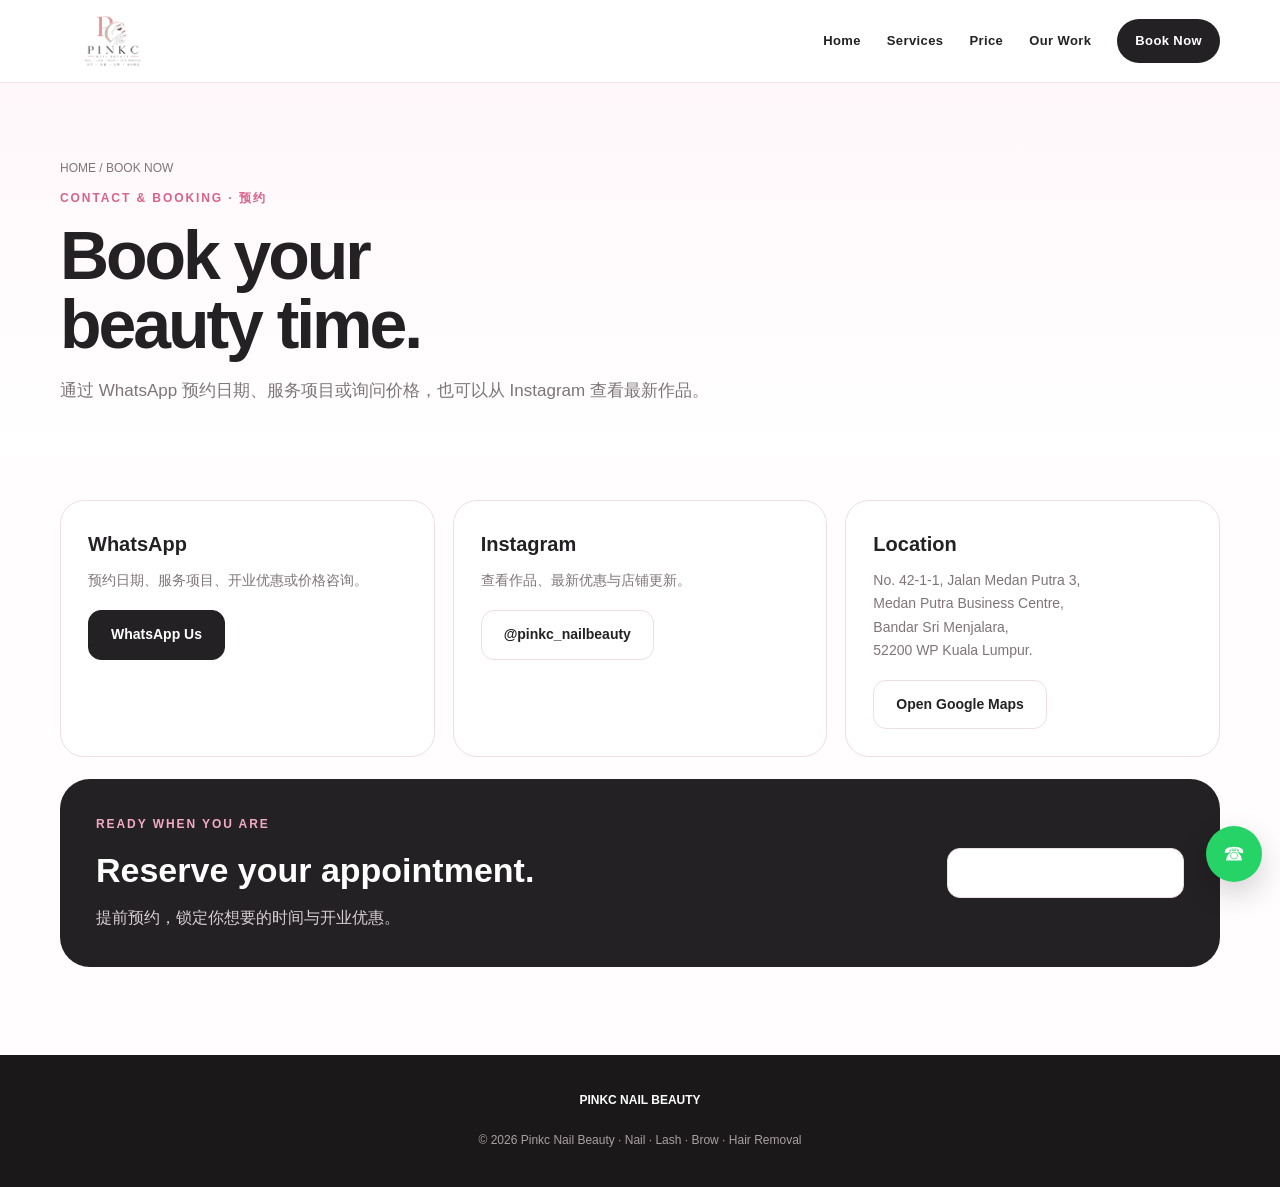
==== contact.html @ 31b26edf "Add files via upload" ====
<!DOCTYPE html>
<html lang="zh-CN">
<head>
<meta charset="UTF-8">
<meta name="viewport" content="width=device-width,initial-scale=1.0">
<meta name="description" content="Pinkc Nail Beauty Kuala Lumpur — Nail, Lash, PMU, Foot Care and Ice Hair Removal.">
<title>Contact & Booking | Pinkc Nail Beauty</title>
<link rel="stylesheet" href="style.css">
</head>
<body>

<header class="site-header">
  <div class="container nav">
    <a class="brand" href="index.html"><img src="logo.png" alt="Pinkc Nail Beauty"></a>
    <button class="menu-btn" aria-label="Open menu">☰</button>
    <nav class="nav-links"><a href="index.html">Home</a><a href="services.html">Services</a><a href="price.html">Price</a><a href="works.html">Our Work</a><a href="contact.html" class="active nav-cta">Book Now</a></nav>
  </div>
</header>

<main>
<section class="inner-hero">
  <div class="container">
    <div class="breadcrumb">HOME / BOOK NOW</div>
    <div class="eyebrow">Contact & Booking · 预约</div>
    <h1 class="page-title">Book your<br>beauty time.</h1>
    <p class="page-intro">通过 WhatsApp 预约日期、服务项目或询问价格，也可以从 Instagram 查看最新作品。</p>
  </div>
</section>
<section style="padding-top:45px">
  <div class="container">
    <div class="contact-grid">
      <div class="contact-card"><h3>WhatsApp</h3><p>预约日期、服务项目、开业优惠或价格咨询。</p><a class="btn btn-dark" href="https://wa.me/60124446450?text=Hi%20Pinkc%20Nail%20Beauty%2C%20I%20would%20like%20to%20make%20an%20appointment." target="_blank">WhatsApp Us</a></div>
      <div class="contact-card"><h3>Instagram</h3><p>查看作品、最新优惠与店铺更新。</p><a class="btn btn-light" href="https://www.instagram.com/pinkc_nailbeauty/" target="_blank">@pinkc_nailbeauty</a></div>
      <div class="contact-card"><h3>Location</h3><p>No. 42-1-1, Jalan Medan Putra 3,<br>Medan Putra Business Centre,<br>Bandar Sri Menjalara,<br>52200 WP Kuala Lumpur.</p><a class="btn btn-light" href="https://www.google.com/maps/search/?api=1&query=No.+42-1-1,+Jalan+Medan+Putra+3,+Medan+Putra+Business+Centre,+Bandar+Sri+Menjalara,+52200+Kuala+Lumpur" target="_blank">Open Google Maps</a></div>
    </div>
    <div class="booking-box">
      <div><div class="eyebrow" style="color:#f2aac3">READY WHEN YOU ARE</div><h2 style="font-size:34px;margin:7px 0">Reserve your appointment.</h2><p>提前预约，锁定你想要的时间与开业优惠。</p></div>
      <a class="btn btn-light" href="https://wa.me/60124446450?text=Hi%20Pinkc%20Nail%20Beauty%2C%20I%20would%20like%20to%20make%20an%20appointment." target="_blank">BOOK YOUR APPOINTMENT</a>
    </div>
  </div>
</section>
</main>


<footer>
  <div class="container">
    <strong>PINKC NAIL BEAUTY</strong><br><br>
    © 2026 Pinkc Nail Beauty · Nail · Lash · Brow · Hair Removal
  </div>
</footer>
<a class="float-wa" href="https://wa.me/60124446450?text=Hi%20Pinkc%20Nail%20Beauty%2C%20I%20would%20like%20to%20make%20an%20appointment." target="_blank" aria-label="WhatsApp">☎</a>
<script src="script.js"></script>

</body>
</html>
---- style.css ----
:root{
  --ink:#242124;
  --muted:#7e7479;
  --pink:#d9618b;
  --pink-dark:#bd4e75;
  --blush:#fff5f8;
  --blush-2:#fce8ef;
  --line:#efdee5;
  --white:#fff;
  --shadow:0 18px 50px rgba(74,39,53,.08);
  --radius:26px;
  --max:1160px;
}
*{box-sizing:border-box;margin:0;padding:0}
html{scroll-behavior:smooth}
body{
  font-family:Inter,ui-sans-serif,-apple-system,BlinkMacSystemFont,"Segoe UI",Arial,sans-serif;
  color:var(--ink);
  background:#fffdfd;
  line-height:1.65;
}
a{text-decoration:none;color:inherit}
img{max-width:100%;display:block}
button{font:inherit}
.container{width:min(var(--max),calc(100% - 40px));margin:auto}
.eyebrow{
  color:var(--pink);font-size:12px;font-weight:800;letter-spacing:.16em;text-transform:uppercase
}
.page-title{
  font-size:clamp(38px,6vw,68px);line-height:1.02;letter-spacing:-.045em;margin:12px 0 18px
}
.page-intro{max-width:720px;color:var(--muted);font-size:17px}
section{padding:88px 0}

/* Header */
.site-header{
  position:sticky;top:0;z-index:1000;background:rgba(255,255,255,.94);
  border-bottom:1px solid rgba(239,222,229,.85);backdrop-filter:blur(14px)
}
.nav{
  min-height:82px;display:flex;align-items:center;justify-content:space-between;gap:28px
}
.brand img{width:106px;height:64px;object-fit:contain}
.nav-links{display:flex;align-items:center;gap:26px;font-size:13px;font-weight:750;letter-spacing:.03em}
.nav-links a{position:relative;padding:10px 0}
.nav-links a:after{
  content:"";position:absolute;left:0;right:100%;bottom:3px;height:2px;background:var(--pink);transition:.2s
}
.nav-links a:hover:after,.nav-links a.active:after{right:0}
.nav-cta{
  background:var(--ink)!important;color:white!important;border-radius:999px;padding:11px 18px!important
}
.nav-cta:after{display:none!important}
.menu-btn{display:none;border:0;background:transparent;font-size:27px;cursor:pointer}

/* Hero */
.hero{padding:72px 0 68px;background:
 radial-gradient(circle at 91% 22%,#f5b7ce 0 9%,transparent 9.5%),
 radial-gradient(circle at 88% 48%,#fae5ed 0 18%,transparent 18.5%),
 linear-gradient(180deg,#fffafb,#fff)}
.hero-grid{display:grid;grid-template-columns:1.1fr .9fr;gap:64px;align-items:center}
.hero h1{font-size:clamp(52px,7.2vw,92px);line-height:.96;letter-spacing:-.055em}
.hero h1 em{font-style:normal;color:var(--pink)}
.hero p{max-width:650px;color:var(--muted);font-size:17px;margin:26px 0 30px}
.hero-actions{display:flex;gap:12px;flex-wrap:wrap}
.btn{
  display:inline-flex;align-items:center;justify-content:center;border:1px solid var(--line);
  min-height:48px;padding:12px 22px;border-radius:13px;font-size:14px;font-weight:800;transition:.2s
}
.btn-dark{background:var(--ink);color:white;border-color:var(--ink)}
.btn-dark:hover{background:var(--pink);border-color:var(--pink);transform:translateY(-2px)}
.btn-light{background:white}
.btn-light:hover{border-color:var(--pink);color:var(--pink)}
.hero-stack{position:relative;min-height:430px}
.floating-card{
  position:absolute;width:250px;padding:25px;border:1px solid rgba(255,255,255,.8);
  background:rgba(255,255,255,.86);box-shadow:var(--shadow);border-radius:30px;backdrop-filter:blur(10px)
}
.floating-card h3{font-size:19px}
.floating-card p{font-size:13px;font-style:italic;margin:5px 0 0}
.fc1{top:20px;left:0}.fc2{top:160px;right:0}.fc3{bottom:12px;left:28px}
.hero-orb{position:absolute;width:245px;height:245px;border-radius:50%;background:linear-gradient(135deg,#efadc4,#fae3ec);right:25px;top:92px;z-index:-1}

/* cards */
.grid-4{display:grid;grid-template-columns:repeat(4,1fr);gap:17px}
.grid-3{display:grid;grid-template-columns:repeat(3,1fr);gap:18px}
.grid-2{display:grid;grid-template-columns:repeat(2,1fr);gap:18px}
.card{
  background:white;border:1px solid var(--line);border-radius:var(--radius);padding:28px;box-shadow:0 10px 30px rgba(50,22,34,.035)
}
.card.soft{background:var(--blush)}
.card h3{font-size:21px;margin-bottom:8px}
.card p{color:var(--muted);font-size:14px}
.icon{font-size:29px;margin-bottom:16px}
.section-head{display:flex;justify-content:space-between;gap:30px;align-items:end;margin-bottom:38px}
.section-head h2{font-size:clamp(34px,5vw,56px);line-height:1.02;letter-spacing:-.04em;margin-top:8px}
.section-head p{max-width:520px;color:var(--muted)}
.link-arrow{color:var(--pink);font-size:13px;font-weight:800}

/* Opening */
.promo-panel{
  border:1px solid #f0d5df;background:linear-gradient(135deg,#fff5f8,#fff);
  border-radius:34px;padding:42px;box-shadow:var(--shadow)
}
.promo-top{display:flex;justify-content:space-between;gap:25px;align-items:start;margin-bottom:28px}
.promo-badge{display:inline-block;color:var(--pink);font-size:11px;letter-spacing:.15em;font-weight:900;margin-bottom:8px}
.promo-panel h2{font-size:clamp(31px,4vw,48px);line-height:1.05}
.promo-grid{display:grid;grid-template-columns:repeat(3,1fr);gap:12px;margin:24px 0}
.promo-item{background:white;border:1px solid var(--line);border-radius:18px;padding:17px}
.promo-item span{font-size:13px;font-weight:750;display:block}
.promo-item del{color:#9a9195;font-size:12px;margin-right:8px}
.promo-item strong{color:var(--pink);font-size:20px}

/* Page hero */
.inner-hero{padding:76px 0 50px;background:linear-gradient(180deg,#fff7fa,#fff)}
.breadcrumb{color:var(--muted);font-size:12px;margin-bottom:10px}

/* Services */
.service-detail{display:grid;grid-template-columns:.72fr 1.28fr;gap:30px;align-items:start;padding:34px 0;border-bottom:1px solid var(--line)}
.service-no{font-size:13px;color:var(--pink);font-weight:900;letter-spacing:.13em}
.service-copy h2{font-size:34px;letter-spacing:-.035em;margin-bottom:10px}
.service-copy p{color:var(--muted);max-width:760px}
.service-tags{display:flex;gap:8px;flex-wrap:wrap;margin-top:17px}
.tag{font-size:12px;border:1px solid var(--line);background:var(--blush);padding:7px 10px;border-radius:999px}

/* Pricing tabs */
.tabs{display:flex;flex-wrap:wrap;gap:8px;margin-bottom:28px}
.tab-btn{
  border:1px solid var(--line);background:white;border-radius:999px;padding:10px 15px;
  font-size:13px;font-weight:800;cursor:pointer
}
.tab-btn.active{background:var(--ink);color:white;border-color:var(--ink)}
.tab-panel{display:none}
.tab-panel.active{display:block}
.price-layout{display:grid;grid-template-columns:repeat(2,minmax(0,1fr));gap:18px}
.price-card{background:white;border:1px solid var(--line);border-radius:24px;padding:26px}
.price-card.full{grid-column:1/-1}
.price-card-head{display:flex;justify-content:space-between;align-items:start;margin-bottom:16px}
.price-card h3{font-size:23px}
.kicker{font-size:11px;text-transform:uppercase;letter-spacing:.12em;color:#a48994}
.price-row{display:flex;justify-content:space-between;gap:20px;align-items:start;padding:13px 0;border-bottom:1px solid #f3e9ed}
.price-row:last-child{border-bottom:0}
.price{color:var(--pink);font-weight:900;text-align:right}
.chips{display:flex;justify-content:flex-end;gap:5px;flex-wrap:wrap}
.chip{padding:5px 8px;border-radius:999px;background:var(--blush-2);color:var(--pink-dark);font-size:11px;font-weight:850}
.free{background:#f1f8f2;color:#50855a}
.subhead{margin:20px 0 3px;padding-top:16px;border-top:1px solid var(--line);font-size:13px;font-weight:900;text-transform:uppercase;letter-spacing:.08em}
.note{background:var(--blush);border-radius:14px;padding:13px;margin-top:14px;color:#806c74;font-size:12px}
.package-table{width:100%;border-collapse:collapse;min-width:520px}
.package-wrap{overflow-x:auto}
.package-table th,.package-table td{padding:13px 12px;border-bottom:1px solid #f0e4e9;text-align:left}
.package-table th{font-size:11px;text-transform:uppercase;letter-spacing:.08em;color:#9c818d}
.package-table td:nth-child(2),.package-table td:nth-child(3){color:var(--pink);font-weight:850}

/* Gallery */
.filters{display:flex;flex-wrap:wrap;gap:8px;margin-bottom:25px}
.filter-btn{border:1px solid var(--line);background:white;border-radius:999px;padding:9px 14px;font-size:12px;font-weight:800;cursor:pointer}
.filter-btn.active{background:var(--pink);border-color:var(--pink);color:white}
.gallery{display:grid;grid-template-columns:repeat(3,1fr);gap:15px}
.work-card{border:1px solid var(--line);border-radius:22px;overflow:hidden;background:white;cursor:zoom-in}
.work-card img{width:100%;aspect-ratio:4/5;object-fit:cover}
.work-card.ba img{object-fit:contain;background:#f7f4f5}
.work-caption{display:flex;justify-content:space-between;gap:10px;padding:12px 14px}
.work-caption strong{font-size:13px}.work-caption span{font-size:10px;letter-spacing:.08em;color:#9b838d;text-transform:uppercase}
.work-card.hidden{display:none}
.lightbox{position:fixed;inset:0;background:rgba(20,16,18,.91);z-index:9999;display:none;align-items:center;justify-content:center;padding:20px}
.lightbox.open{display:flex}
.lightbox img{max-width:94vw;max-height:88vh;border-radius:18px;object-fit:contain}
.lightbox button{position:absolute;right:20px;top:18px;width:44px;height:44px;border-radius:50%;border:0;background:white;font-size:25px}

/* Contact */
.contact-grid{display:grid;grid-template-columns:repeat(3,1fr);gap:18px}
.contact-card{background:white;border:1px solid var(--line);border-radius:24px;padding:27px}
.contact-card h3{font-size:20px;margin-bottom:8px}
.contact-card p{color:var(--muted);font-size:14px;margin-bottom:18px}
.booking-box{margin-top:22px;border-radius:30px;background:var(--ink);color:white;padding:36px;display:flex;justify-content:space-between;gap:28px;align-items:center}
.booking-box p{color:#d8cfd3}

/* Footer */
footer{background:#1a1819;color:#a9a0a4;padding:36px 0;text-align:center;font-size:12px}
footer strong{color:white}
.float-wa{
  position:fixed;right:18px;bottom:18px;width:56px;height:56px;border-radius:50%;
  background:#25D366;color:white;display:flex;align-items:center;justify-content:center;
  font-size:22px;box-shadow:0 12px 30px rgba(0,0,0,.18);z-index:800
}

/* Responsive */
@media(max-width:900px){
  .grid-4{grid-template-columns:repeat(2,1fr)}
  .grid-3,.gallery,.contact-grid{grid-template-columns:repeat(2,1fr)}
  .hero-grid{grid-template-columns:1fr}
  .hero-stack{display:none}
  .service-detail{grid-template-columns:1fr}
}
@media(max-width:760px){
  .container{width:min(100% - 28px,var(--max))}
  section{padding:62px 0}
  .nav{min-height:72px}
  .brand img{width:88px;height:55px}
  .menu-btn{display:block}
  .nav-links{
    position:absolute;left:14px;right:14px;top:72px;background:white;border:1px solid var(--line);
    border-radius:20px;padding:12px;box-shadow:var(--shadow);display:none;flex-direction:column;align-items:stretch;gap:2px
  }
  .nav-links.open{display:flex}
  .nav-links a{padding:11px 12px}
  .nav-cta{text-align:center;margin-top:5px}
  .hero{padding:50px 0 48px}
  .hero h1{font-size:47px}
  .hero p{font-size:15px}
  .hero-actions,.promo-top,.section-head,.booking-box{flex-direction:column;align-items:stretch}
  .btn{width:100%}
  .grid-4,.grid-3,.grid-2,.price-layout,.contact-grid{grid-template-columns:1fr}
  .promo-grid{grid-template-columns:repeat(2,1fr)}
  .promo-panel{padding:26px 18px}
  .gallery{grid-template-columns:repeat(2,1fr);gap:10px}
  .price-card{padding:21px 17px}
  .price-row{gap:10px}
  .price{max-width:48%;white-space:normal}
}
@media(max-width:430px){
  .hero h1{font-size:41px}
  .page-title{font-size:40px}
  .promo-grid{grid-template-columns:1fr}
  .gallery{grid-template-columns:repeat(2,1fr)}
  .work-caption{padding:9px 10px}
  .work-caption strong{font-size:11px}.work-caption span{font-size:8px}
}
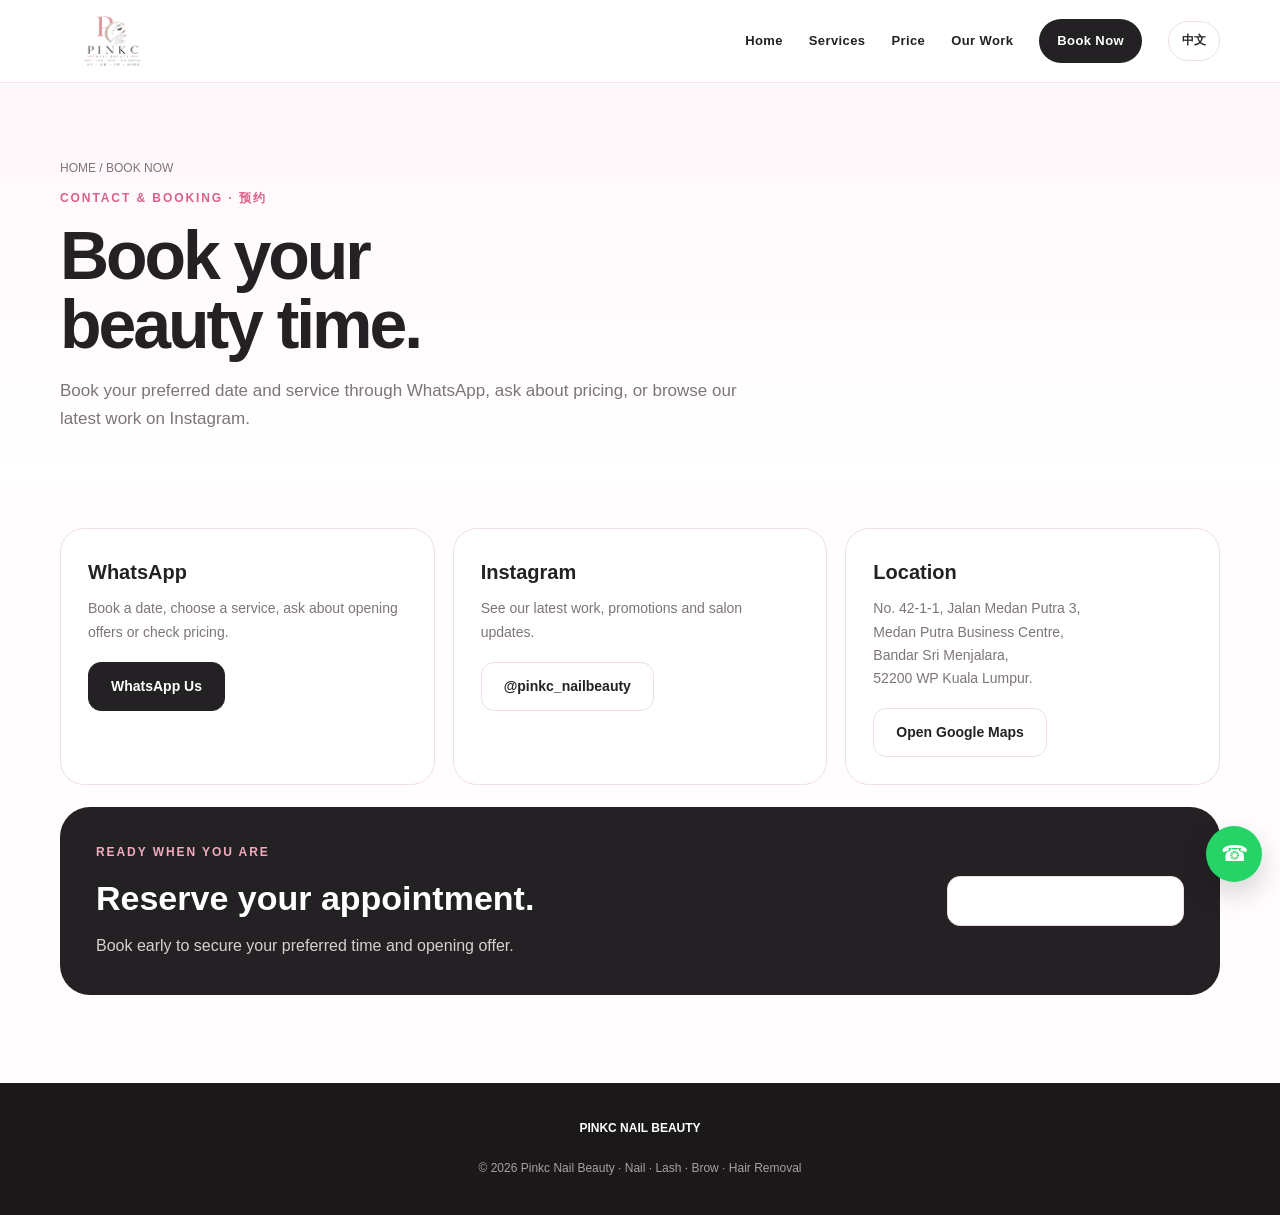
==== commit e80002a8: "Add files via upload" ====
--- a/contact.html
+++ b/contact.html
@@ -1,5 +1,5 @@
 <!DOCTYPE html>
-<html lang="zh-CN">
+<html lang="en">
 <head>
 <meta charset="UTF-8">
 <meta name="viewport" content="width=device-width,initial-scale=1.0">
@@ -7,13 +7,13 @@
 <title>Contact & Booking | Pinkc Nail Beauty</title>
 <link rel="stylesheet" href="style.css">
 </head>
-<body>
+<body data-lang="en">
 
 <header class="site-header">
   <div class="container nav">
     <a class="brand" href="index.html"><img src="logo.png" alt="Pinkc Nail Beauty"></a>
     <button class="menu-btn" aria-label="Open menu">☰</button>
-    <nav class="nav-links"><a href="index.html">Home</a><a href="services.html">Services</a><a href="price.html">Price</a><a href="works.html">Our Work</a><a href="contact.html" class="active nav-cta">Book Now</a></nav>
+    <nav class="nav-links"><a href="index.html"><span class="i18n en">Home</span><span class="i18n zh">首页</span></a><a href="services.html"><span class="i18n en">Services</span><span class="i18n zh">服务</span></a><a href="price.html"><span class="i18n en">Price</span><span class="i18n zh">价目表</span></a><a href="works.html"><span class="i18n en">Our Work</span><span class="i18n zh">作品</span></a><a href="contact.html" class="active nav-cta"><span class="i18n en">Book Now</span><span class="i18n zh">预约</span></a><button id="langToggle" class="lang-btn" type="button">中文</button></nav>
   </div>
 </header>
 
@@ -22,20 +22,20 @@
   <div class="container">
     <div class="breadcrumb">HOME / BOOK NOW</div>
     <div class="eyebrow">Contact & Booking · 预约</div>
-    <h1 class="page-title">Book your<br>beauty time.</h1>
-    <p class="page-intro">通过 WhatsApp 预约日期、服务项目或询问价格，也可以从 Instagram 查看最新作品。</p>
+    <h1 class="page-title i18n en">Book your<br>beauty time.</h1><h1 class="page-title i18n zh">预约属于你的<br>变美时间。</h1>
+    <p class="page-intro i18n en">Book your preferred date and service through WhatsApp, ask about pricing, or browse our latest work on Instagram.</p><p class="page-intro i18n zh">通过 WhatsApp 预约日期、服务项目或询问价格，也可以从 Instagram 查看最新作品。</p>
   </div>
 </section>
 <section style="padding-top:45px">
   <div class="container">
     <div class="contact-grid">
-      <div class="contact-card"><h3>WhatsApp</h3><p>预约日期、服务项目、开业优惠或价格咨询。</p><a class="btn btn-dark" href="https://wa.me/60124446450?text=Hi%20Pinkc%20Nail%20Beauty%2C%20I%20would%20like%20to%20make%20an%20appointment." target="_blank">WhatsApp Us</a></div>
-      <div class="contact-card"><h3>Instagram</h3><p>查看作品、最新优惠与店铺更新。</p><a class="btn btn-light" href="https://www.instagram.com/pinkc_nailbeauty/" target="_blank">@pinkc_nailbeauty</a></div>
-      <div class="contact-card"><h3>Location</h3><p>No. 42-1-1, Jalan Medan Putra 3,<br>Medan Putra Business Centre,<br>Bandar Sri Menjalara,<br>52200 WP Kuala Lumpur.</p><a class="btn btn-light" href="https://www.google.com/maps/search/?api=1&query=No.+42-1-1,+Jalan+Medan+Putra+3,+Medan+Putra+Business+Centre,+Bandar+Sri+Menjalara,+52200+Kuala+Lumpur" target="_blank">Open Google Maps</a></div>
+      <div class="contact-card"><h3>WhatsApp</h3><p class="i18n en">Book a date, choose a service, ask about opening offers or check pricing.</p><p class="i18n zh">预约日期、服务项目、开业优惠或价格咨询。</p><a class="btn btn-dark" href="https://wa.me/60124446450?text=Hi%20Pinkc%20Nail%20Beauty%2C%20I%20would%20like%20to%20make%20an%20appointment." target="_blank">WhatsApp Us</a></div>
+      <div class="contact-card"><h3>Instagram</h3><p class="i18n en">See our latest work, promotions and salon updates.</p><p class="i18n zh">查看作品、最新优惠与店铺更新。</p><a class="btn btn-light" href="https://www.instagram.com/pinkc_nailbeauty/" target="_blank">@pinkc_nailbeauty</a></div>
+      <div class="contact-card"><h3><span class="i18n en">Location</span><span class="i18n zh">地址</span></h3><p>No. 42-1-1, Jalan Medan Putra 3,<br>Medan Putra Business Centre,<br>Bandar Sri Menjalara,<br>52200 WP Kuala Lumpur.</p><a class="btn btn-light" href="https://www.google.com/maps/search/?api=1&query=No.+42-1-1,+Jalan+Medan+Putra+3,+Medan+Putra+Business+Centre,+Bandar+Sri+Menjalara,+52200+Kuala+Lumpur" target="_blank"><span class="i18n en">Open Google Maps</span><span class="i18n zh">打开 Google Maps</span></a></div>
     </div>
     <div class="booking-box">
-      <div><div class="eyebrow" style="color:#f2aac3">READY WHEN YOU ARE</div><h2 style="font-size:34px;margin:7px 0">Reserve your appointment.</h2><p>提前预约，锁定你想要的时间与开业优惠。</p></div>
-      <a class="btn btn-light" href="https://wa.me/60124446450?text=Hi%20Pinkc%20Nail%20Beauty%2C%20I%20would%20like%20to%20make%20an%20appointment." target="_blank">BOOK YOUR APPOINTMENT</a>
+      <div><div class="eyebrow" style="color:#f2aac3">READY WHEN YOU ARE</div><h2 class="i18n en" style="font-size:34px;margin:7px 0">Reserve your appointment.</h2><h2 class="i18n zh" style="font-size:34px;margin:7px 0">预约你的时间。</h2><p class="i18n en">Book early to secure your preferred time and opening offer.</p><p class="i18n zh">提前预约，锁定你想要的时间与开业优惠。</p></div>
+      <a class="btn btn-light" href="https://wa.me/60124446450?text=Hi%20Pinkc%20Nail%20Beauty%2C%20I%20would%20like%20to%20make%20an%20appointment." target="_blank"><span class="i18n en">BOOK YOUR APPOINTMENT</span><span class="i18n zh">立即预约</span></a>
     </div>
   </div>
 </section>
@@ -45,7 +45,7 @@
 <footer>
   <div class="container">
     <strong>PINKC NAIL BEAUTY</strong><br><br>
-    © 2026 Pinkc Nail Beauty · Nail · Lash · Brow · Hair Removal
+    <span class="i18n en">© 2026 Pinkc Nail Beauty · Nail · Lash · Brow · Hair Removal</span><span class="i18n zh">© 2026 Pinkc Nail Beauty · 美甲 · 美睫 · 纹绣 · 冰点除毛</span>
   </div>
 </footer>
 <a class="float-wa" href="https://wa.me/60124446450?text=Hi%20Pinkc%20Nail%20Beauty%2C%20I%20would%20like%20to%20make%20an%20appointment." target="_blank" aria-label="WhatsApp">☎</a>
--- a/style.css
+++ b/style.css
@@ -228,3 +228,19 @@
   .work-caption{padding:9px 10px}
   .work-caption strong{font-size:11px}.work-caption span{font-size:8px}
 }
+
+/* EN / 中文 language switch */
+.lang-btn{
+  border:1px solid var(--line);background:#fff;color:var(--ink);
+  border-radius:999px;padding:9px 13px;font-size:12px;font-weight:850;
+  cursor:pointer;white-space:nowrap;
+}
+.lang-btn:hover{border-color:var(--pink);color:var(--pink)}
+.i18n.zh{display:none}
+body[data-lang="zh"] .i18n.en{display:none!important}
+body[data-lang="zh"] .i18n.zh{display:revert!important}
+body[data-lang="en"] .i18n.en{display:revert!important}
+body[data-lang="en"] .i18n.zh{display:none!important}
+@media(max-width:760px){
+  .lang-btn{width:100%;margin-top:5px;padding:11px 12px;text-align:center}
+}
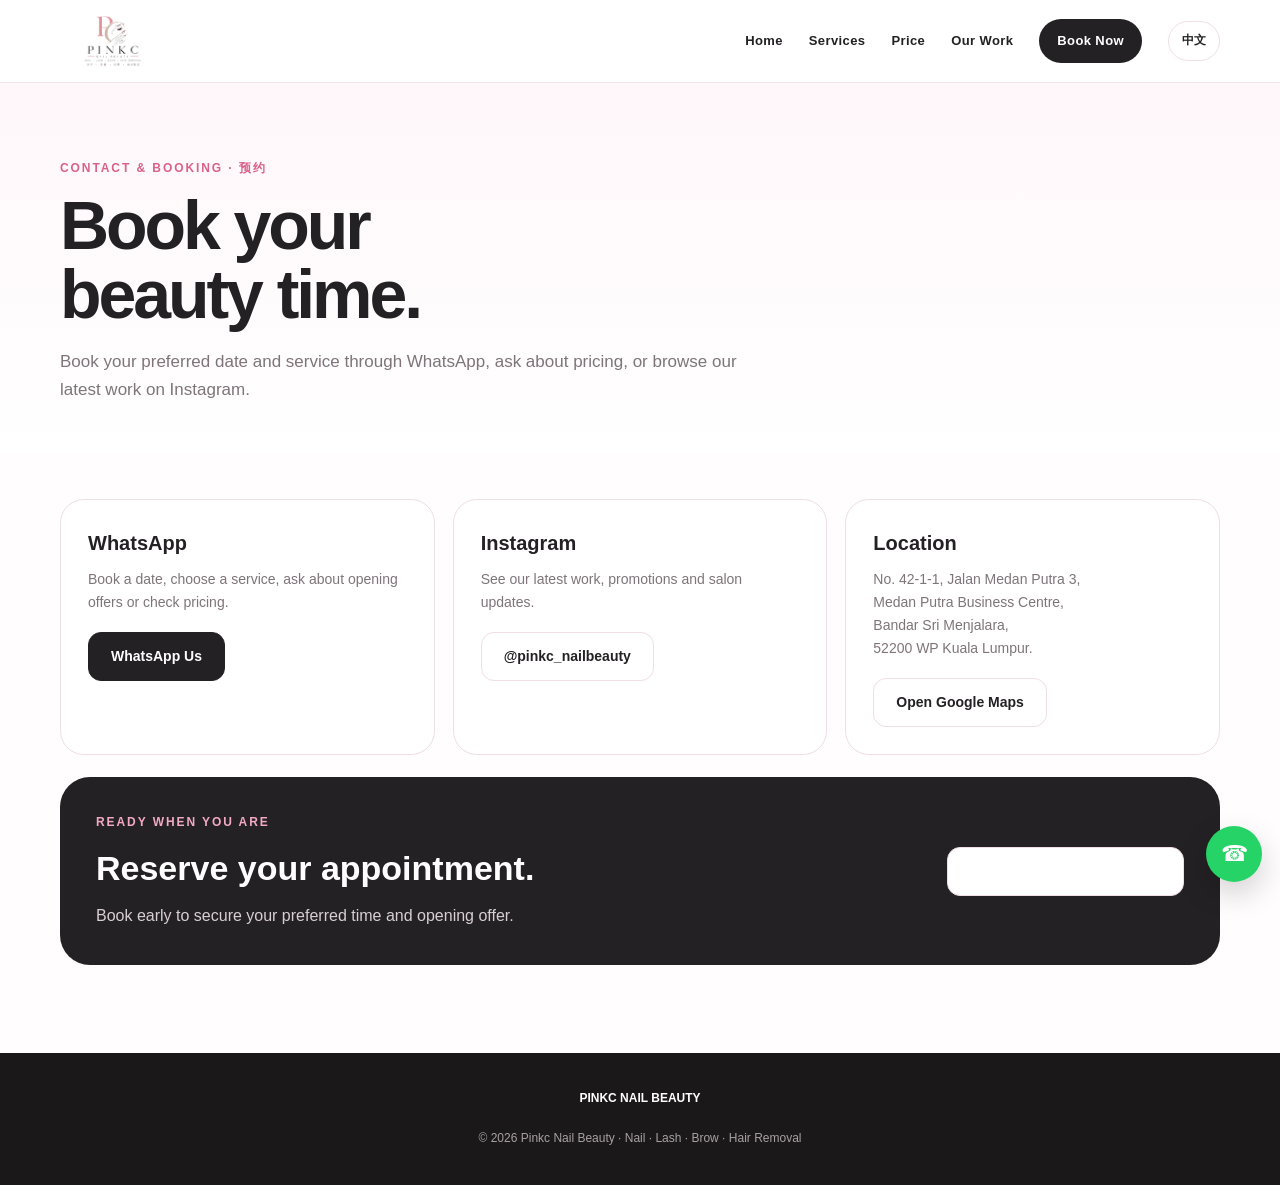
==== commit 28e402f2: "Remove breadcrumb from contact.html Removed breadcrumb navigation from contact page." ====
--- a/contact.html
+++ b/contact.html
@@ -20,7 +20,6 @@
 <main>
 <section class="inner-hero">
   <div class="container">
-    <div class="breadcrumb">HOME / BOOK NOW</div>
     <div class="eyebrow">Contact & Booking · 预约</div>
     <h1 class="page-title i18n en">Book your<br>beauty time.</h1><h1 class="page-title i18n zh">预约属于你的<br>变美时间。</h1>
     <p class="page-intro i18n en">Book your preferred date and service through WhatsApp, ask about pricing, or browse our latest work on Instagram.</p><p class="page-intro i18n zh">通过 WhatsApp 预约日期、服务项目或询问价格，也可以从 Instagram 查看最新作品。</p>
@@ -52,4 +51,4 @@
 <script src="script.js"></script>
 
 </body>
-</html>+</html>
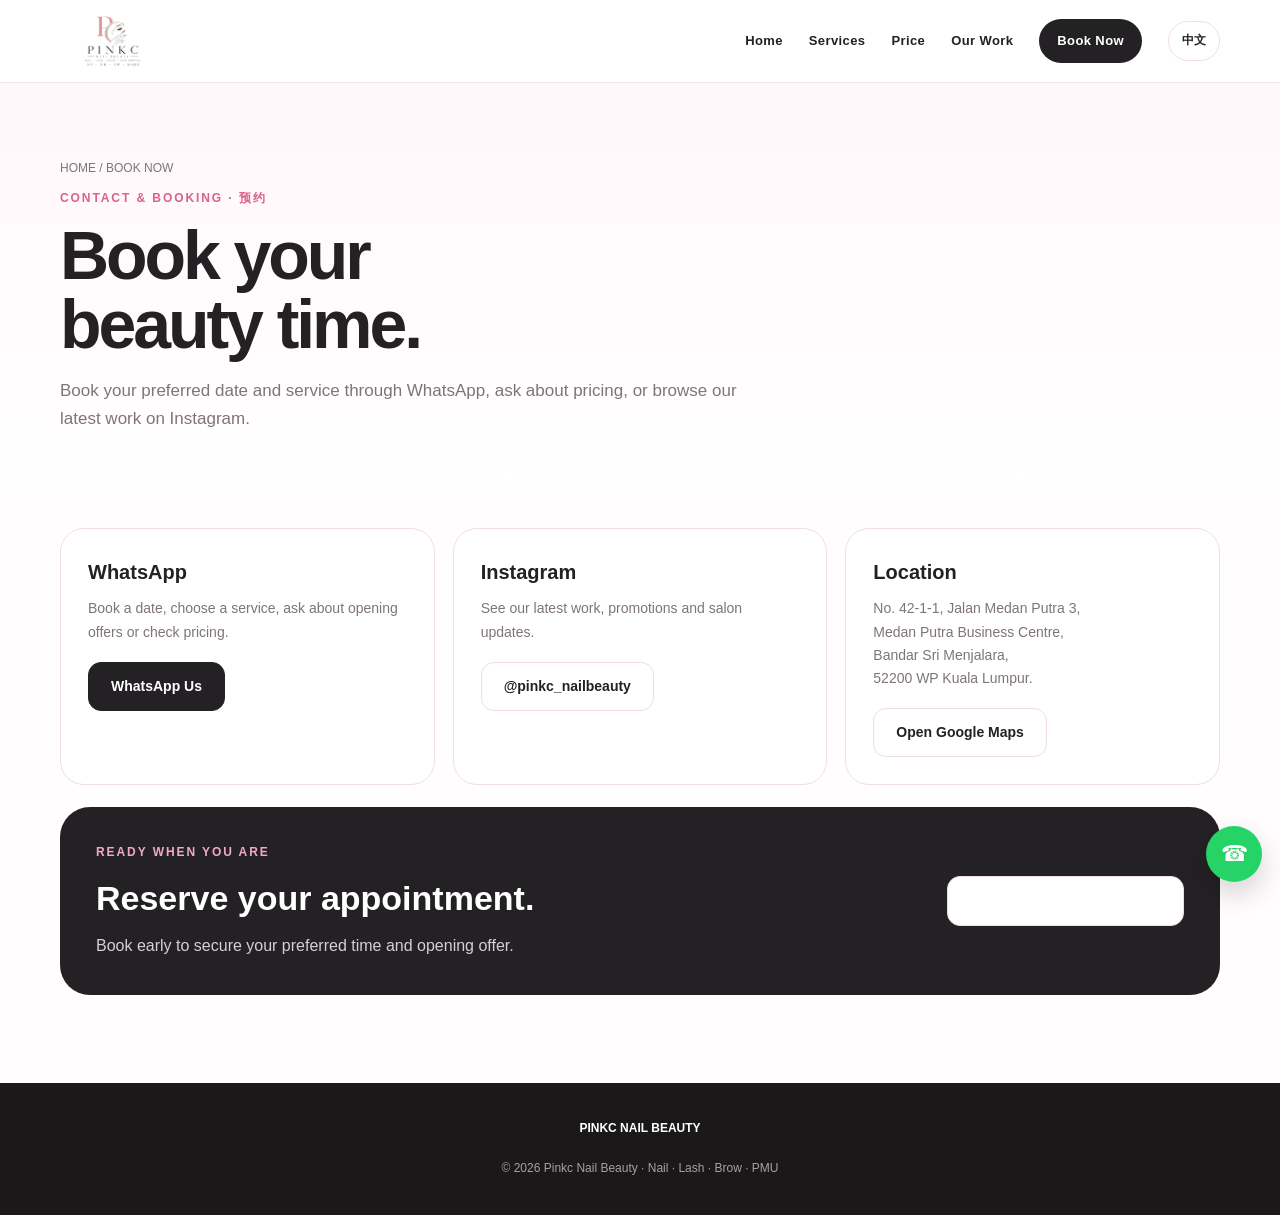
==== commit 7b4a8b63: "Add files via upload" ====
--- a/contact.html
+++ b/contact.html
@@ -3,7 +3,7 @@
 <head>
 <meta charset="UTF-8">
 <meta name="viewport" content="width=device-width,initial-scale=1.0">
-<meta name="description" content="Pinkc Nail Beauty Kuala Lumpur — Nail, Lash, PMU, Foot Care and Ice Hair Removal.">
+<meta name="description" content="Pinkc Nail Beauty Kuala Lumpur — Nail, Lash, PMU and Foot Care.">
 <title>Contact & Booking | Pinkc Nail Beauty</title>
 <link rel="stylesheet" href="style.css">
 </head>
@@ -20,6 +20,7 @@
 <main>
 <section class="inner-hero">
   <div class="container">
+    <div class="breadcrumb">HOME / BOOK NOW</div>
     <div class="eyebrow">Contact & Booking · 预约</div>
     <h1 class="page-title i18n en">Book your<br>beauty time.</h1><h1 class="page-title i18n zh">预约属于你的<br>变美时间。</h1>
     <p class="page-intro i18n en">Book your preferred date and service through WhatsApp, ask about pricing, or browse our latest work on Instagram.</p><p class="page-intro i18n zh">通过 WhatsApp 预约日期、服务项目或询问价格，也可以从 Instagram 查看最新作品。</p>
@@ -44,11 +45,11 @@
 <footer>
   <div class="container">
     <strong>PINKC NAIL BEAUTY</strong><br><br>
-    <span class="i18n en">© 2026 Pinkc Nail Beauty · Nail · Lash · Brow · Hair Removal</span><span class="i18n zh">© 2026 Pinkc Nail Beauty · 美甲 · 美睫 · 纹绣 · 冰点除毛</span>
+    <span class="i18n en">© 2026 Pinkc Nail Beauty · Nail · Lash · Brow · PMU</span><span class="i18n zh">© 2026 Pinkc Nail Beauty · 美甲 · 美睫 · 纹绣</span>
   </div>
 </footer>
 <a class="float-wa" href="https://wa.me/60124446450?text=Hi%20Pinkc%20Nail%20Beauty%2C%20I%20would%20like%20to%20make%20an%20appointment." target="_blank" aria-label="WhatsApp">☎</a>
 <script src="script.js"></script>
 
 </body>
-</html>
+</html>
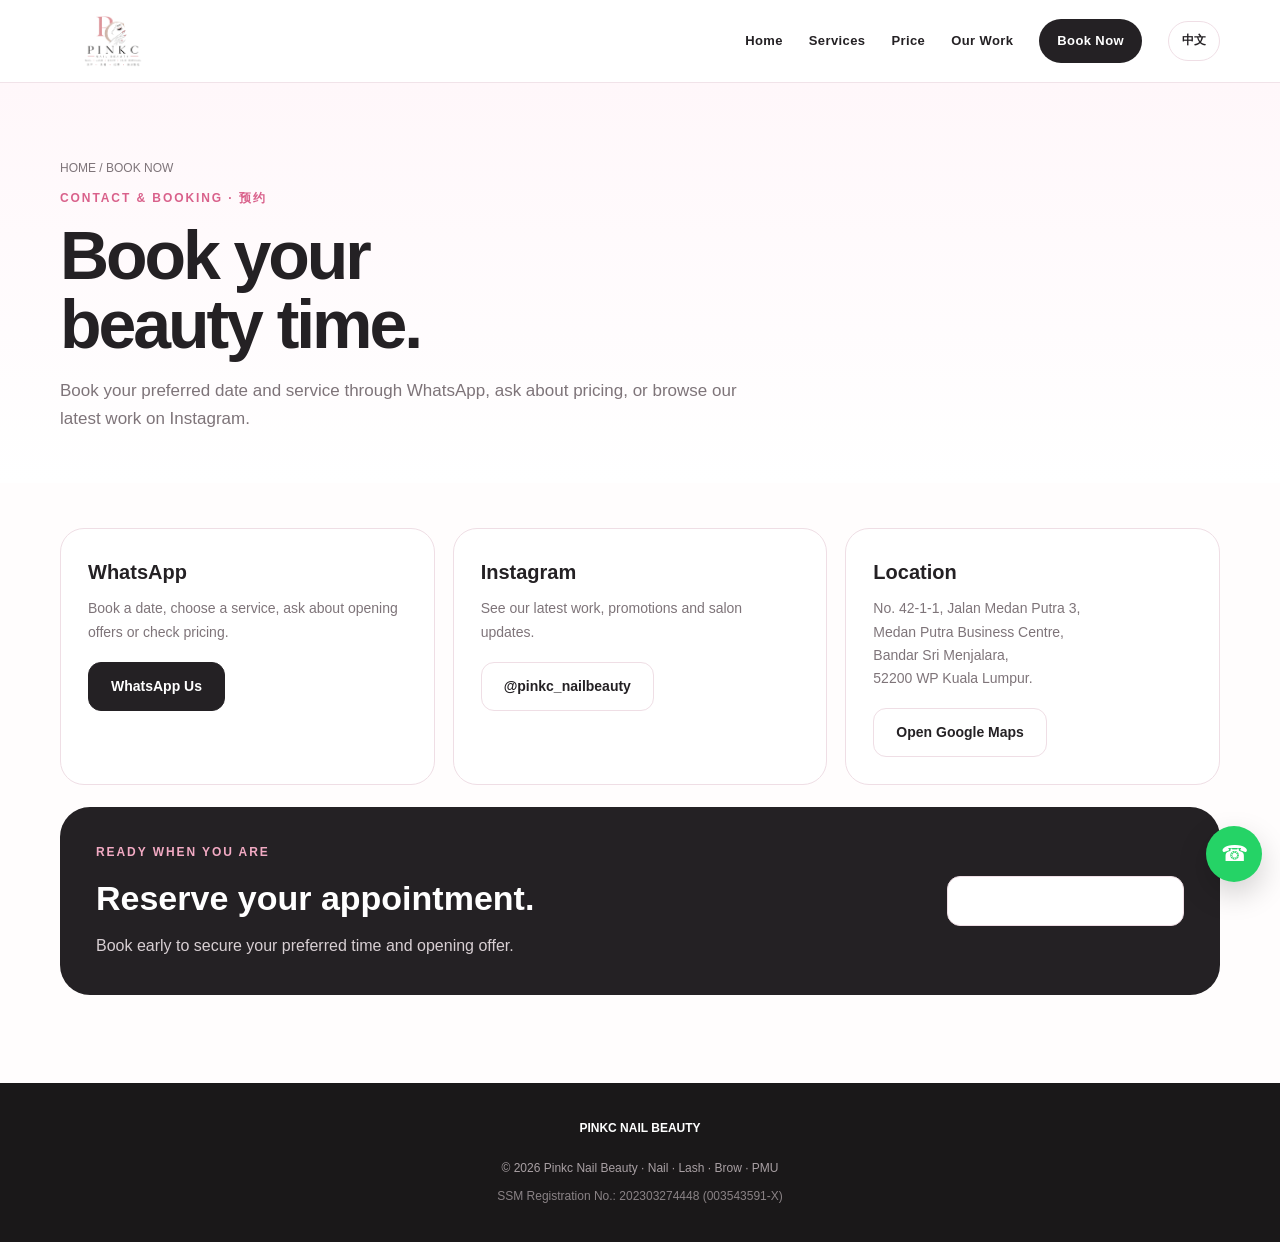
==== commit c49a5df9: "Add files via upload" ====
--- a/contact.html
+++ b/contact.html
@@ -3,8 +3,29 @@
 <head>
 <meta charset="UTF-8">
 <meta name="viewport" content="width=device-width,initial-scale=1.0">
-<meta name="description" content="Pinkc Nail Beauty Kuala Lumpur — Nail, Lash, PMU and Foot Care.">
-<title>Contact & Booking | Pinkc Nail Beauty</title>
+<meta name="description" content="Book Pinkc Nail Beauty in Kepong for nail, lash, powder brow 粉雾眉, eyebrow embroidery 纹眉纹绣, brow correction 改眉, natural lip blush 妈生唇 and foot care.">
+<title>Book Pinkc Nail Beauty Kepong | WhatsApp Appointment</title>
+<link rel="canonical" href="https://pinkcnailbeauty.com/contact.html">
+<meta name="robots" content="index,follow,max-image-preview:large,max-snippet:-1,max-video-preview:-1">
+<meta name="author" content="Pinkc Nail Beauty">
+<meta name="geo.region" content="MY-14">
+<meta name="geo.placename" content="Bandar Sri Menjalara, Kuala Lumpur">
+<meta property="og:type" content="website">
+<meta property="og:site_name" content="Pinkc Nail Beauty">
+<meta property="og:title" content="Book Pinkc Nail Beauty Kepong | WhatsApp Appointment">
+<meta property="og:description" content="Book Pinkc Nail Beauty in Bandar Sri Menjalara, Kepong via WhatsApp. Find our Kuala Lumpur salon address, Instagram and appointment information.">
+<meta property="og:url" content="https://pinkcnailbeauty.com/contact.html">
+<meta property="og:image" content="https://pinkcnailbeauty.com/og-image.jpg">
+<meta property="og:image:width" content="1200">
+<meta property="og:image:height" content="630">
+<meta property="og:image:alt" content="Pinkc Nail Beauty nail, lash, brow and lip beauty work">
+<meta name="twitter:card" content="summary_large_image">
+<meta name="twitter:title" content="Book Pinkc Nail Beauty Kepong | WhatsApp Appointment">
+<meta name="twitter:description" content="Book Pinkc Nail Beauty in Bandar Sri Menjalara, Kepong via WhatsApp. Find our Kuala Lumpur salon address, Instagram and appointment information.">
+<meta name="twitter:image" content="https://pinkcnailbeauty.com/og-image.jpg">
+<link rel="icon" href="logo.png" type="image/png">
+<script type="application/ld+json">{"@context":"https://schema.org","@type":"BeautySalon","@id":"https://pinkcnailbeauty.com/#business","name":"Pinkc Nail Beauty","url":"https://pinkcnailbeauty.com/","logo":"https://pinkcnailbeauty.com/logo.png","image":"https://pinkcnailbeauty.com/og-image.jpg","telephone":"+60124446450","priceRange":"RM","address":{"@type":"PostalAddress","streetAddress":"No. 42-1-1, Jalan Medan Putra 3, Medan Putra Business Centre","addressLocality":"Bandar Sri Menjalara","postalCode":"52200","addressRegion":"Kuala Lumpur","addressCountry":"MY"},"areaServed":["Bandar Sri Menjalara","Kepong","Kuala Lumpur"],"sameAs":["https://www.instagram.com/pinkc_nailbeauty/"],"hasOfferCatalog":{"@type":"OfferCatalog","name":"Beauty Services","itemListElement":[{"@type":"OfferCatalog","name":"Nail Services"},{"@type":"OfferCatalog","name":"Eyelash Extensions"},{"@type":"OfferCatalog","name":"Powder Brow PMU"},{"@type":"OfferCatalog","name":"Lip Blush PMU"},{"@type":"OfferCatalog","name":"Foot Care & Pedicure"}]}}</script>
+
 <link rel="stylesheet" href="style.css">
 </head>
 <body data-lang="en">
@@ -46,7 +67,9 @@
   <div class="container">
     <strong>PINKC NAIL BEAUTY</strong><br><br>
     <span class="i18n en">© 2026 Pinkc Nail Beauty · Nail · Lash · Brow · PMU</span><span class="i18n zh">© 2026 Pinkc Nail Beauty · 美甲 · 美睫 · 纹绣</span>
-  </div>
+  
+    <div class="ssm-registration" style="margin-top:8px;font-size:12px;opacity:.78;">SSM Registration No.: 202303274448 (003543591-X)</div>
+</div>
 </footer>
 <a class="float-wa" href="https://wa.me/60124446450?text=Hi%20Pinkc%20Nail%20Beauty%2C%20I%20would%20like%20to%20make%20an%20appointment." target="_blank" aria-label="WhatsApp">☎</a>
 <script src="script.js"></script>
--- a/style.css
+++ b/style.css
@@ -244,3 +244,10 @@
 @media(max-width:760px){
   .lang-btn{width:100%;margin-top:5px;padding:11px 12px;text-align:center}
 }
+
+/* SEO / AEO FAQ */
+.faq-grid{display:grid;grid-template-columns:repeat(2,minmax(0,1fr));gap:14px}
+.faq-grid details{background:#fff;border:1px solid var(--line);border-radius:18px;padding:18px 20px}
+.faq-grid summary{cursor:pointer;font-weight:800;line-height:1.35}
+.faq-grid details p{margin:12px 0 0;color:var(--muted);line-height:1.7}
+@media(max-width:760px){.faq-grid{grid-template-columns:1fr}}
